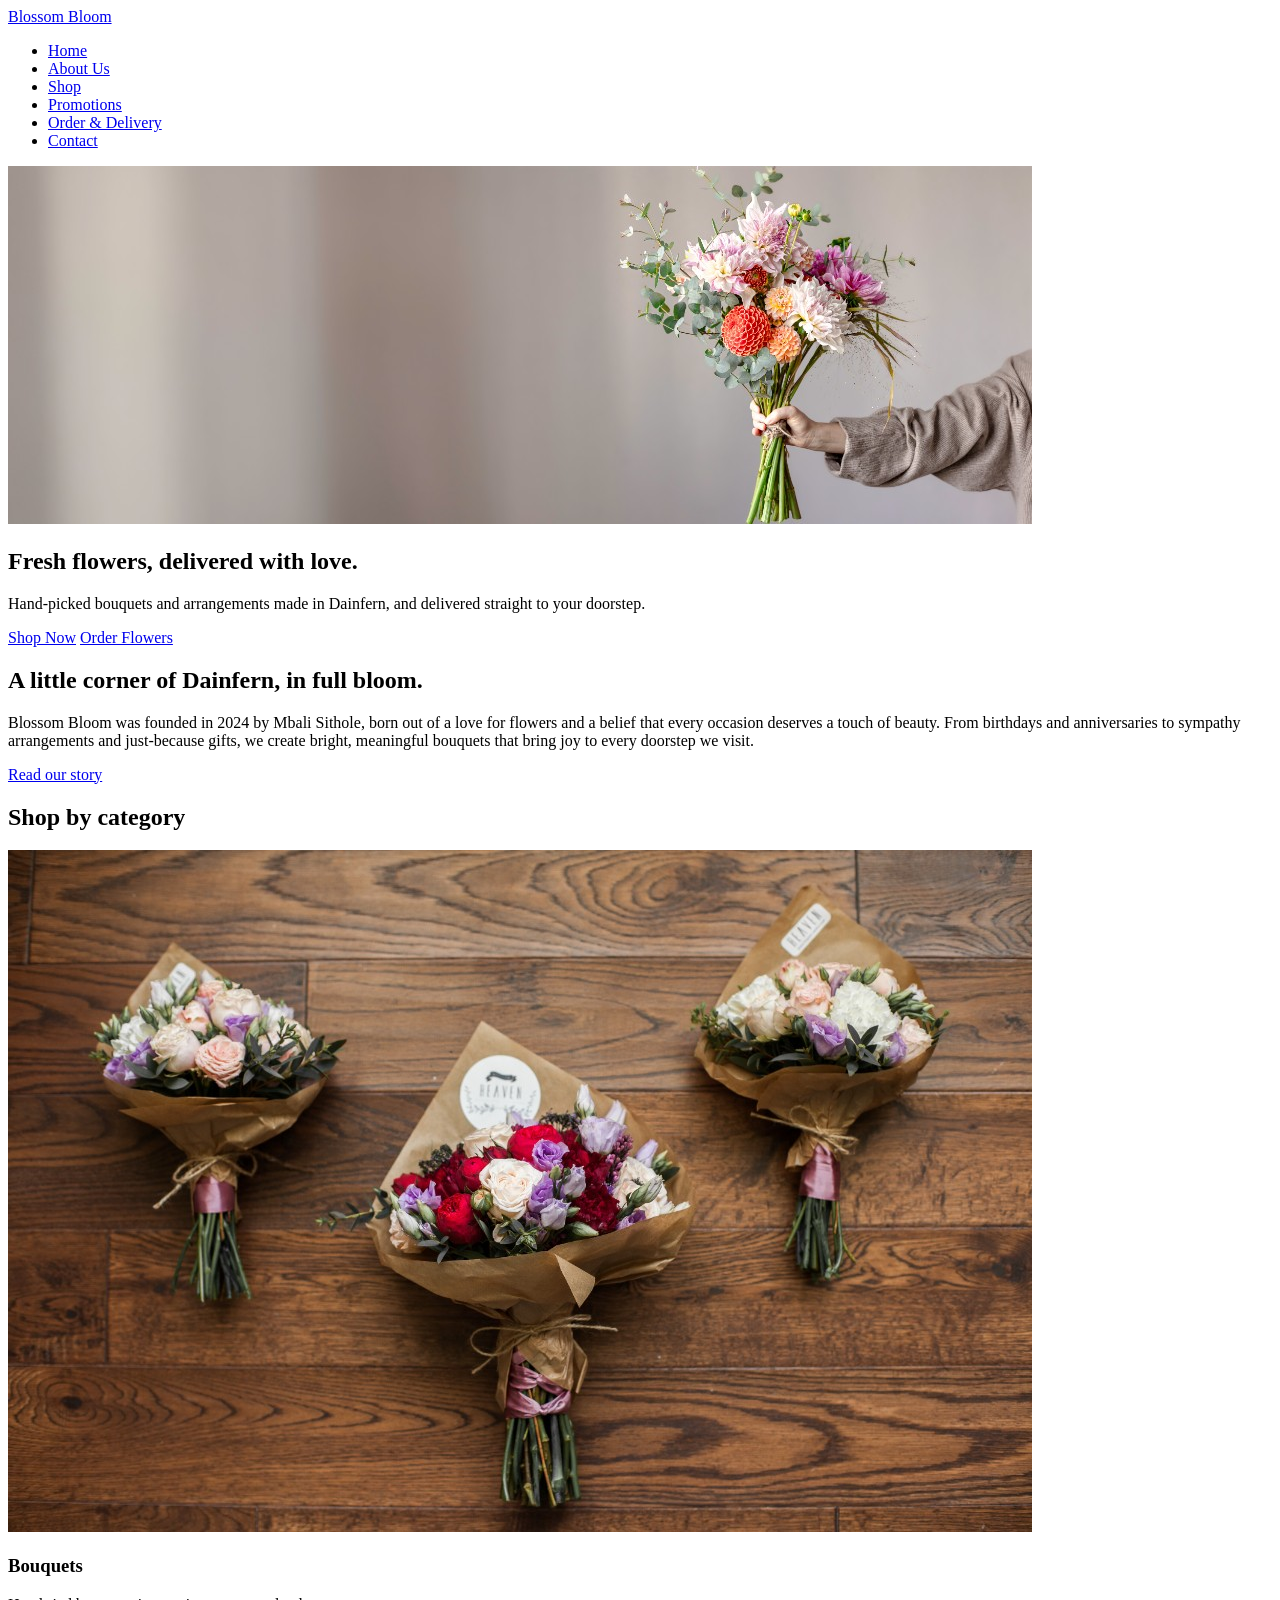
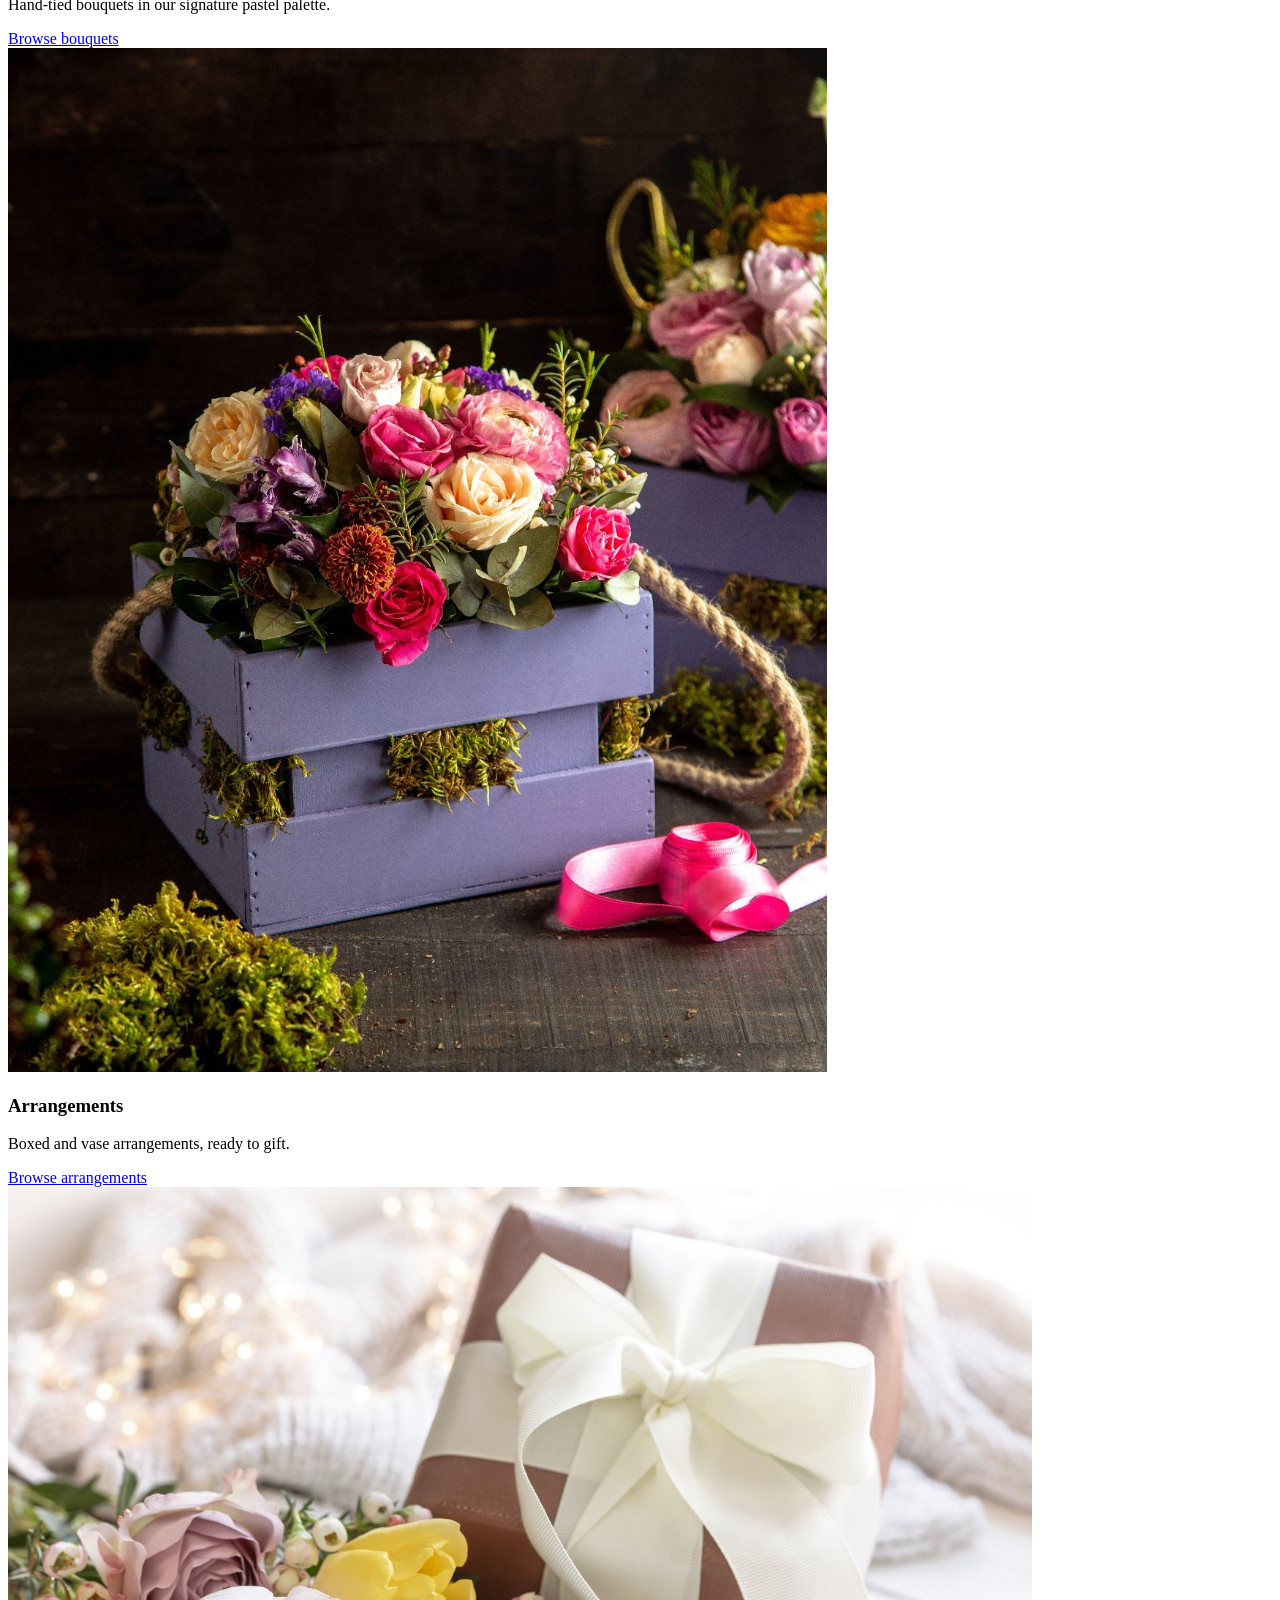
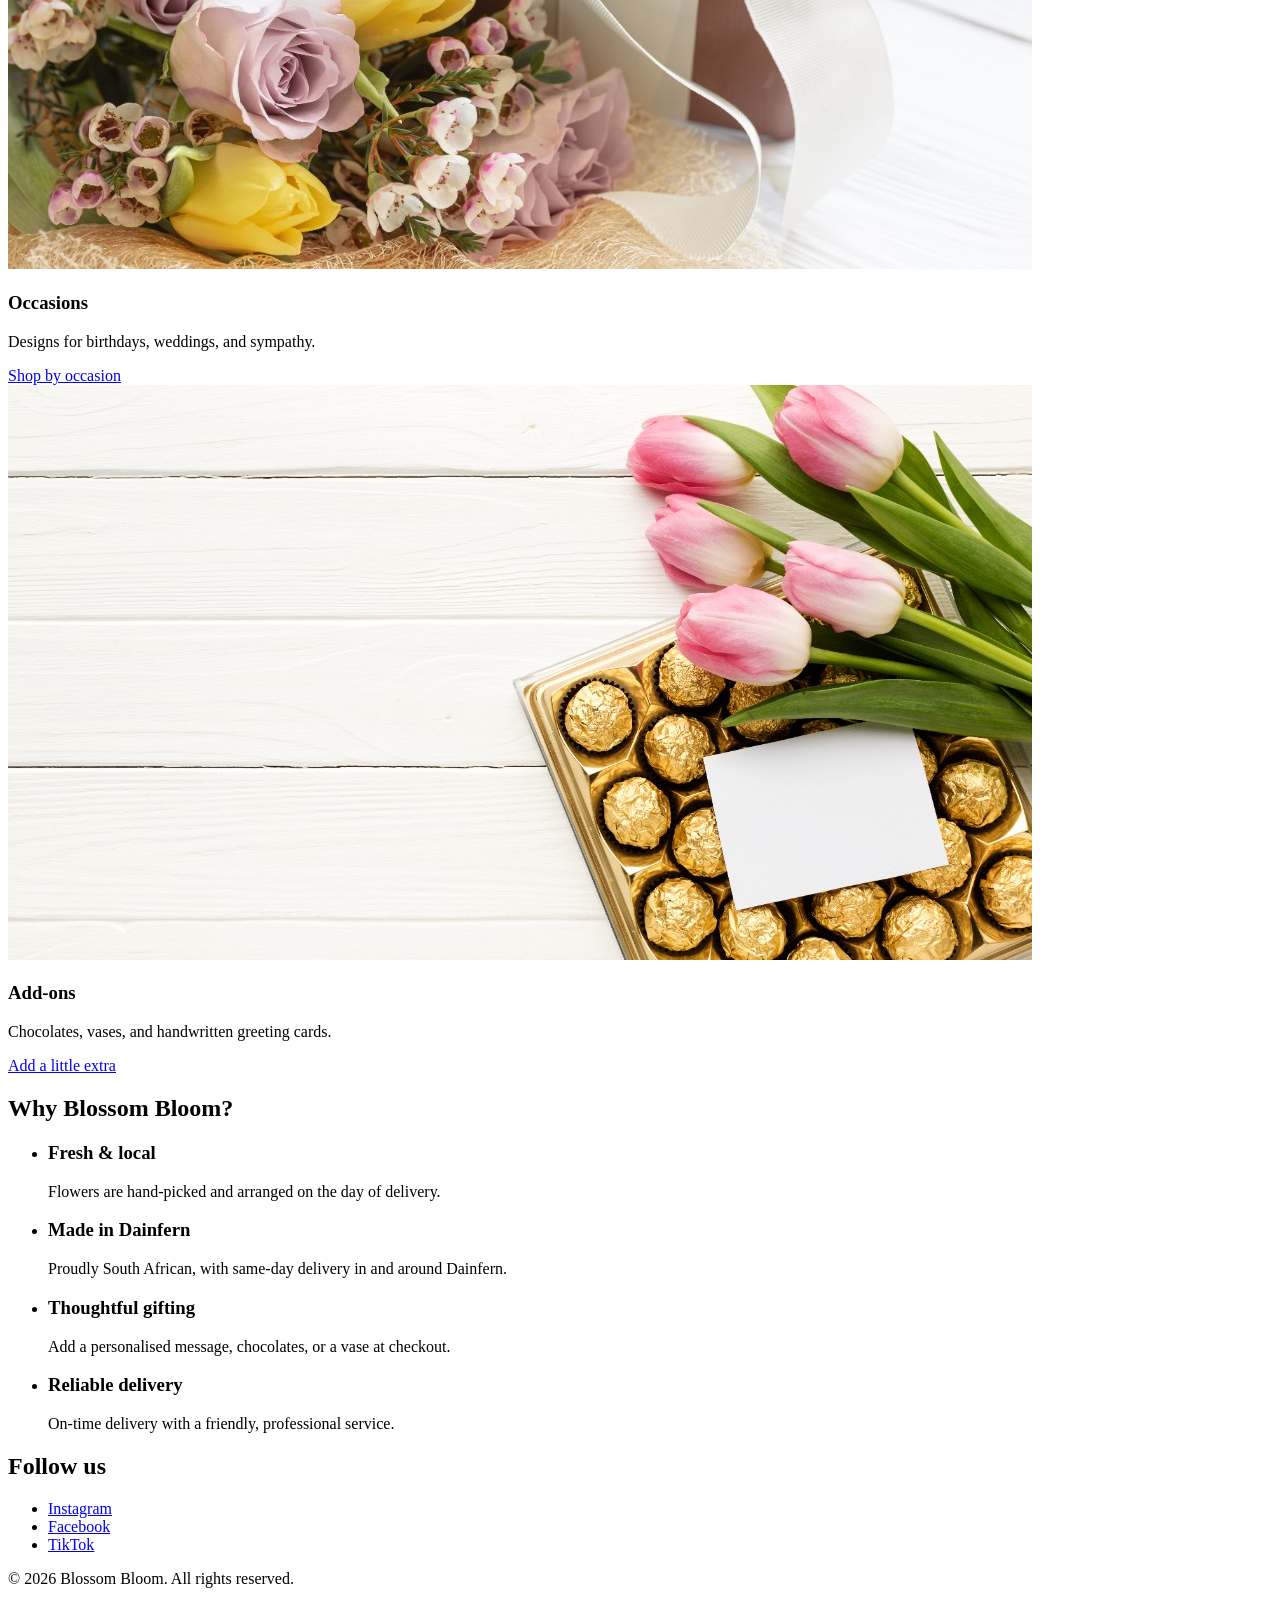
==== index.html @ 764f61f4 "Initial commit: Blossom Bloom website" ====
<!DOCTYPE html>
<html lang="en-ZA">
<head>
    <!-- Basic metadata for the Blossom Bloom homepage -->
    <meta charset="UTF-8">
    <meta http-equiv="X-UA-Compatible" content="IE=edge">
    <meta name="viewport" content="width=device-width, initial-scale=1.0">
    <meta name="description" content="Blossom Bloom is a Dainfern-based flower shop delivering fresh, hand-picked bouquets and arrangements straight to your doorstep.">
    <meta name="author" content="Sphiwe T Zwane (ST10534768)">
    <meta name="keywords" content="Blossom Bloom, flowers, florist, Dainfern, bouquets, flower delivery, South Africa">

    <title>Blossom Bloom | Fresh Flowers Delivered in Dainfern</title>

</head>

<body>

    <!-- Site header with brand name and main navigation -->
    <header>
        <div class="brand">
            <a href="index.html">Blossom Bloom</a>
        </div>

        <!-- Main navigation menu linking to all pages -->
        <nav aria-label="Main navigation">
            <ul>
                <li><a href="index.html" aria-current="page">Home</a></li>
                <li><a href="about.html">About Us</a></li>
                <li><a href="shop.html">Shop</a></li>
                <li><a href="promotions.html">Promotions</a></li>
                <li><a href="order.html">Order &amp; Delivery</a></li>
                <li><a href="contact.html">Contact</a></li>
            </ul>
        </nav>
    </header>

    <!-- Main content of the homepage -->
    <main>

        <!-- Hero section with a signature bouquet and calls to action -->
        <section class="hero" aria-label="Welcome to Blossom Bloom">
            <img src="images/hero-bouquet.png" alt="A hand holding a pastel bouquet of dahlias, chrysanthemums, and eucalyptus against a soft beige background">
            <div class="hero-text">
                <h1>Fresh flowers, delivered with love.</h1>
                <p>Hand-picked bouquets and arrangements made in Dainfern, and delivered straight to your doorstep.</p>
                <div class="hero-buttons">
                    <a href="shop.html" class="btn-primary">Shop Now</a>
                    <a href="order.html" class="btn-secondary">Order Flowers</a>
                </div>
            </div>
        </section>

        <!-- Short, warm introduction to the brand -->
        <section class="intro" aria-label="About Blossom Bloom">
            <h2>A little corner of Dainfern, in full bloom.</h2>
            <p>
                Blossom Bloom was founded in 2024 by Mbali Sithole, born out of a love for flowers and a belief
                that every occasion deserves a touch of beauty. From birthdays and anniversaries to sympathy
                arrangements and just-because gifts, we create bright, meaningful bouquets that bring joy to
                every doorstep we visit.
            </p>
            <a href="about.html" class="btn-link">Read our story</a>
        </section>

        <!-- Featured product categories so visitors can jump to the shop -->
        <section class="featured-categories" aria-label="Shop by category">
            <h2>Shop by category</h2>
            <div class="category-grid">

                <article class="category-card">
                    <img src="images/category-bouquets.png" alt="Three hand-tied bouquets wrapped in brown craft paper with ribbons, on a dark wooden floor">
                    <h3>Bouquets</h3>
                    <p>Hand-tied bouquets in our signature pastel palette.</p>
                    <a href="shop.html#bouquets">Browse bouquets</a>
                </article>

                <article class="category-card">
                    <img src="images/category-arrangements.png" alt="Mixed roses and blooms in a lavender wooden crate with rope handles, on a dark wooden surface">
                    <h3>Arrangements</h3>
                    <p>Boxed and vase arrangements, ready to gift.</p>
                    <a href="shop.html#arrangements">Browse arrangements</a>
                </article>

                <article class="category-card">
                    <img src="images/category-occasions.png" alt="Lavender roses and yellow tulips beside a bronze gift box tied with a cream ribbon, on a white wooden surface">
                    <h3>Occasions</h3>
                    <p>Designs for birthdays, weddings, and sympathy.</p>
                    <a href="shop.html#occasions">Shop by occasion</a>
                </article>

                <article class="category-card">
                    <img src="images/category-addons.png" alt="Pink tulips, a box of gold-wrapped chocolates, and a blank white card on white wooden boards">
                    <h3>Add-ons</h3>
                    <p>Chocolates, vases, and handwritten greeting cards.</p>
                    <a href="shop.html#addons">Add a little extra</a>
                </article>

            </div>
        </section>

        <!-- Why customers choose Blossom Bloom, a short trust section -->
        <section class="why-us" aria-label="Why Choose Blossom Bloom">
            <h2>Why Blossom Bloom?</h2>
            <ul class="why-list">
                <li>
                    <h3>Fresh &amp; local</h3>
                    <p>Flowers are hand-picked and arranged on the day of delivery.</p>
                </li>
                <li>
                    <h3>Made in Dainfern</h3>
                    <p>Proudly South African, with same-day delivery in and around Dainfern.</p>
                </li>
                <li>
                    <h3>Thoughtful gifting</h3>
                    <p>Add a personalised message, chocolates, or a vase at checkout.</p>
                </li>
                <li>
                    <h3>Reliable delivery</h3>
                    <p>On-time delivery with a friendly, professional service.</p>
                </li>
            </ul>
        </section>

    </main>

    <!-- Footer with social links and copyright -->
    <footer>
        <div class="footer-social">
            <h2>Follow us</h2>
            <ul>
                <li><a href="https://www.instagram.com/" target="_blank" rel="noopener noreferrer">Instagram</a></li>
                <li><a href="https://www.facebook.com/" target="_blank" rel="noopener noreferrer">Facebook</a></li>
                <li><a href="https://www.tiktok.com/" target="_blank" rel="noopener noreferrer">TikTok</a></li>
            </ul>
        </div>

        <div class="footer-bottom">
            <p>&copy; 2026 Blossom Bloom. All rights reserved.</p>
        </div>
    </footer>

</body>
</html>
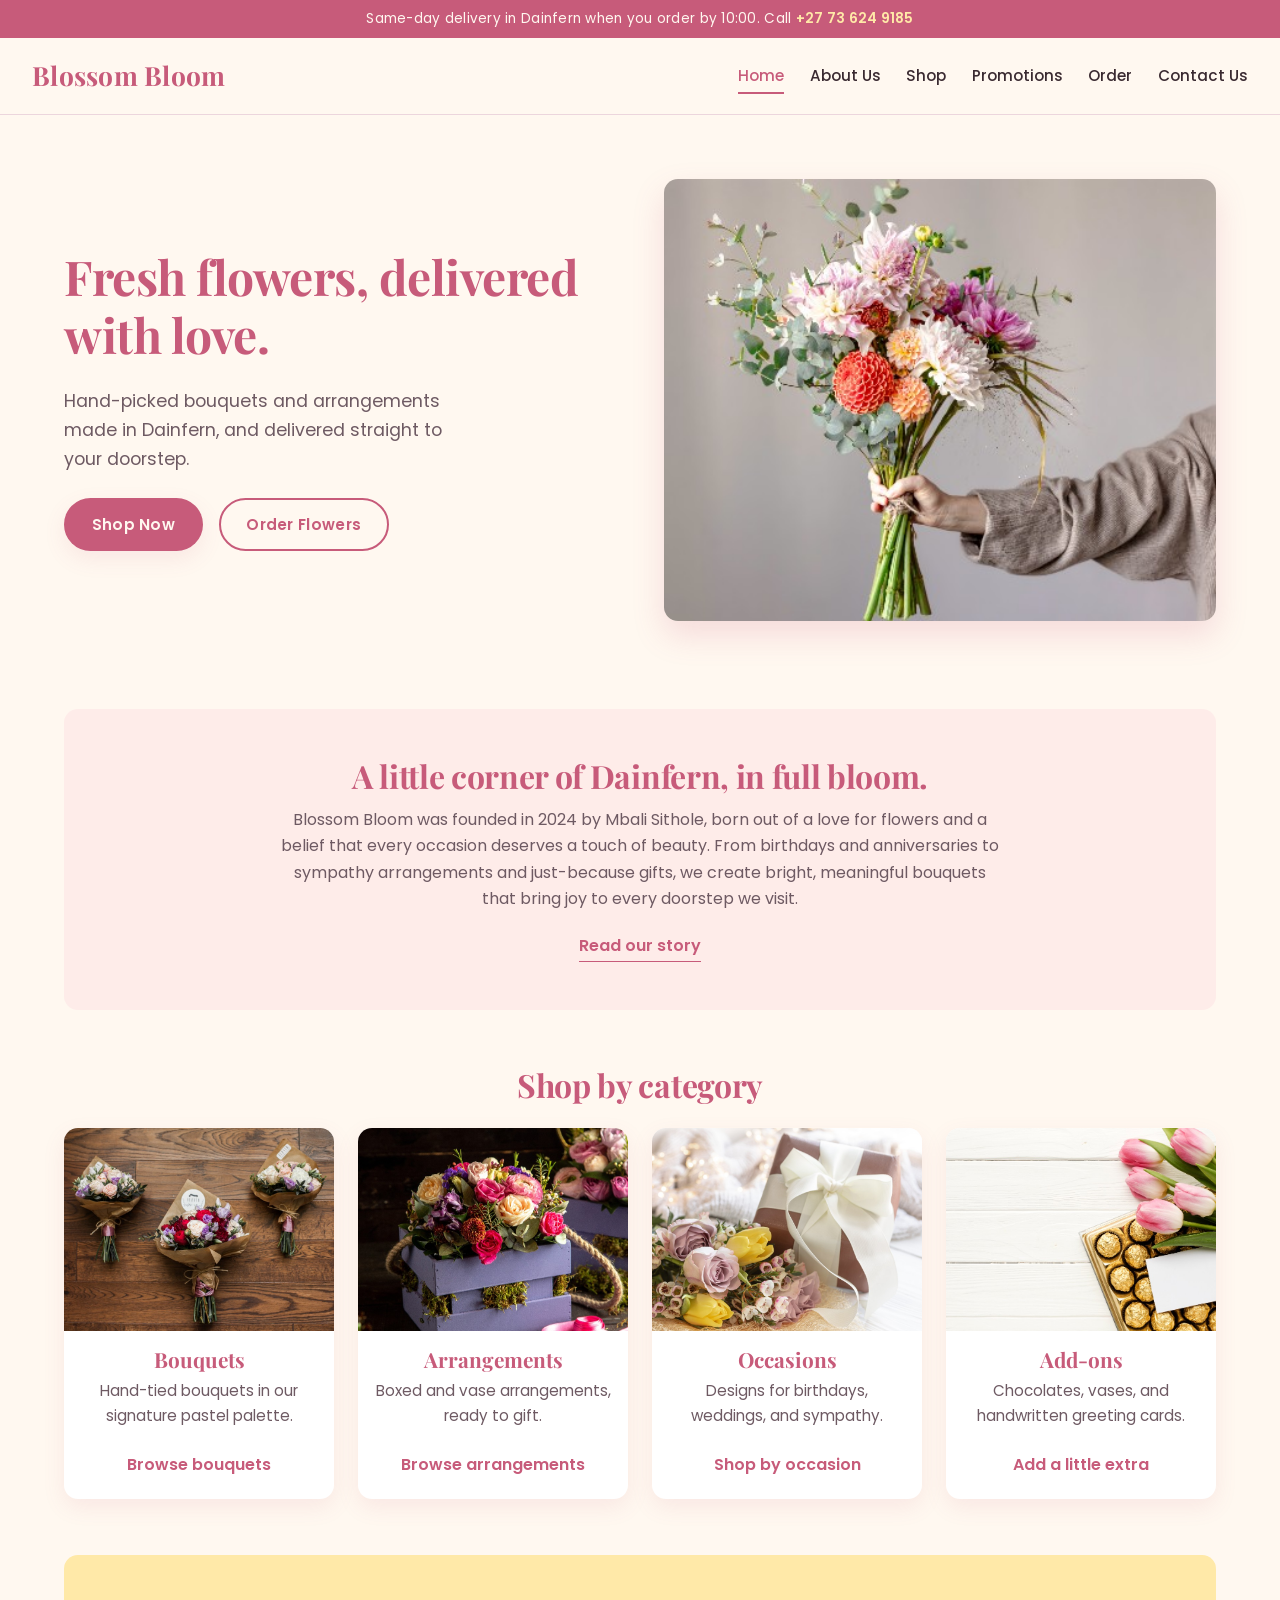
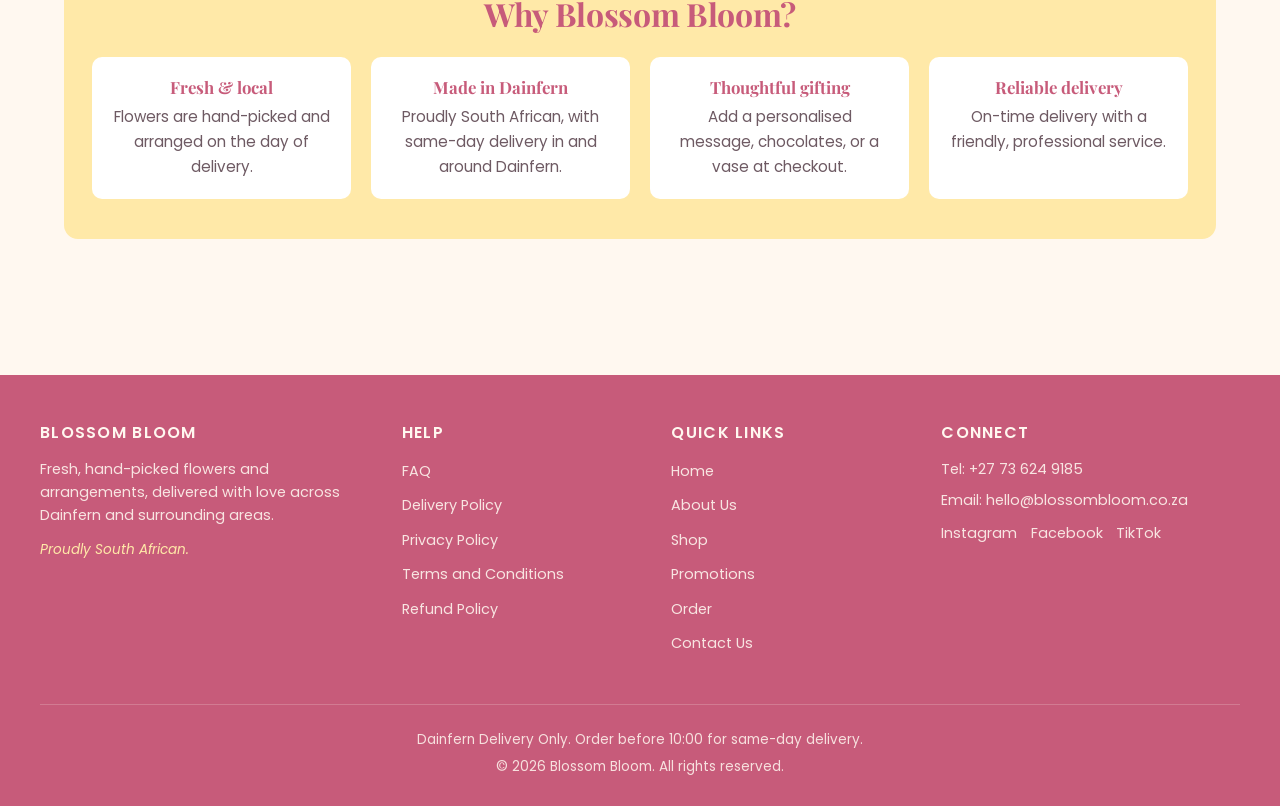
==== commit 95ffbccb: "Initial commit: Blossom Bloom Website" ====
--- a/index.html
+++ b/index.html
@@ -11,9 +11,21 @@
 
     <title>Blossom Bloom | Fresh Flowers Delivered in Dainfern</title>
 
+    <!-- Google Fonts for headings and body text -->
+    <link rel="preconnect" href="https://fonts.googleapis.com">
+    <link rel="preconnect" href="https://fonts.gstatic.com" crossorigin>
+    <link href="https://fonts.googleapis.com/css2?family=Playfair+Display:wght@600;700&family=Poppins:wght@400;500;600;700&display=swap" rel="stylesheet">
+
+    <!-- External stylesheet for the whole site -->
+    <link rel="stylesheet" href="css/style.css">
 </head>
 
-<body>
+<body class="page-home">
+
+    <!-- Slim announcement bar with delivery info and phone -->
+    <div class="top-bar">
+        <p>Same-day delivery in Dainfern when you order by 10:00. Call <a href="tel:+27736249185">+27 73 624 9185</a></p>
+    </div>
 
     <!-- Site header with brand name and main navigation -->
     <header>
@@ -28,8 +40,8 @@
                 <li><a href="about.html">About Us</a></li>
                 <li><a href="shop.html">Shop</a></li>
                 <li><a href="promotions.html">Promotions</a></li>
-                <li><a href="order.html">Order &amp; Delivery</a></li>
-                <li><a href="contact.html">Contact</a></li>
+                <li><a href="order.html">Order</a></li>
+                <li><a href="contact.html">Contact Us</a></li>
             </ul>
         </nav>
     </header>
@@ -39,7 +51,6 @@
 
         <!-- Hero section with a signature bouquet and calls to action -->
         <section class="hero" aria-label="Welcome to Blossom Bloom">
-            <img src="images/hero-bouquet.png" alt="A hand holding a pastel bouquet of dahlias, chrysanthemums, and eucalyptus against a soft beige background">
             <div class="hero-text">
                 <h1>Fresh flowers, delivered with love.</h1>
                 <p>Hand-picked bouquets and arrangements made in Dainfern, and delivered straight to your doorstep.</p>
@@ -48,6 +59,7 @@
                     <a href="order.html" class="btn-secondary">Order Flowers</a>
                 </div>
             </div>
+            <img src="images/hero-bouquet.png" alt="A hand holding a pastel bouquet of dahlias, chrysanthemums, and eucalyptus against a soft beige background">
         </section>
 
         <!-- Short, warm introduction to the brand -->
@@ -123,18 +135,54 @@
 
     </main>
 
-    <!-- Footer with social links and copyright -->
+    <!-- Site footer with brand, link columns, and contact details -->
     <footer>
-        <div class="footer-social">
-            <h2>Follow us</h2>
-            <ul>
-                <li><a href="https://www.instagram.com/" target="_blank" rel="noopener noreferrer">Instagram</a></li>
-                <li><a href="https://www.facebook.com/" target="_blank" rel="noopener noreferrer">Facebook</a></li>
-                <li><a href="https://www.tiktok.com/" target="_blank" rel="noopener noreferrer">TikTok</a></li>
-            </ul>
+        <div class="footer-grid">
+
+            <div class="footer-col footer-about">
+                <h3 class="footer-brand">Blossom Bloom</h3>
+                <p>Fresh, hand-picked flowers and arrangements, delivered with love across Dainfern and surrounding areas.</p>
+                <p class="footer-tagline">Proudly South African.</p>
+            </div>
+
+            <div class="footer-col">
+                <h3>Help</h3>
+                <ul>
+                    <li><a href="contact.html">FAQ</a></li>
+                    <li><a href="order.html">Delivery Policy</a></li>
+                    <li><a href="contact.html">Privacy Policy</a></li>
+                    <li><a href="contact.html">Terms and Conditions</a></li>
+                    <li><a href="contact.html">Refund Policy</a></li>
+                </ul>
+            </div>
+
+            <div class="footer-col">
+                <h3>Quick Links</h3>
+                <ul>
+                    <li><a href="index.html">Home</a></li>
+                    <li><a href="about.html">About Us</a></li>
+                    <li><a href="shop.html">Shop</a></li>
+                    <li><a href="promotions.html">Promotions</a></li>
+                    <li><a href="order.html">Order</a></li>
+                    <li><a href="contact.html">Contact Us</a></li>
+                </ul>
+            </div>
+
+            <div class="footer-col">
+                <h3>Connect</h3>
+                <p>Tel: <a href="tel:+27736249185">+27 73 624 9185</a></p>
+                <p>Email: <a href="mailto:hello@blossombloom.co.za">hello@blossombloom.co.za</a></p>
+                <ul class="footer-socials">
+                    <li><a href="https://www.instagram.com/" target="_blank" rel="noopener noreferrer">Instagram</a></li>
+                    <li><a href="https://www.facebook.com/" target="_blank" rel="noopener noreferrer">Facebook</a></li>
+                    <li><a href="https://www.tiktok.com/" target="_blank" rel="noopener noreferrer">TikTok</a></li>
+                </ul>
+            </div>
+
         </div>
 
         <div class="footer-bottom">
+            <p>Dainfern Delivery Only. Order before 10:00 for same-day delivery.</p>
             <p>&copy; 2026 Blossom Bloom. All rights reserved.</p>
         </div>
     </footer>
--- a/css/style.css
+++ b/css/style.css
@@ -0,0 +1,1443 @@
+/* Blossom Bloom main stylesheet */
+/* WEDE5020 Part 2, styling and responsive design */
+/* Author: Sphiwe T Zwane (ST10534768) */
+
+/* Brand palette and shared values */
+:root {
+    --blossom-pink: #F4A6C0;
+    --soft-yellow: #FFE9A8;
+    --pastel-lavender: #D8C8F0;
+    --creamy-ivory: #FFF8F0;
+    --deep-rose: #C75B7A;
+    --deep-rose-dark: #a64864;
+    --ink: #3a2a31;
+    --muted: #6e5a63;
+    --line: #ecd6dd;
+    --shadow: 0 8px 22px rgba(199, 91, 122, 0.10);
+    --shadow-lift: 0 14px 32px rgba(199, 91, 122, 0.18);
+    --radius: 14px;
+    --radius-sm: 10px;
+}
+
+/* Reset for consistent rendering across browsers */
+*,
+*::before,
+*::after {
+    box-sizing: border-box;
+    margin: 0;
+    padding: 0;
+}
+
+html {
+    scroll-behavior: smooth;
+}
+
+body {
+    font-family: 'Poppins', 'Lato', Arial, sans-serif;
+    font-size: 1rem;
+    line-height: 1.65;
+    color: var(--ink);
+    background-color: var(--creamy-ivory);
+    -webkit-font-smoothing: antialiased;
+    overflow-x: hidden;
+}
+
+/* Heading hierarchy uses Playfair Display */
+h1,
+h2,
+h3,
+h4 {
+    font-family: 'Playfair Display', Georgia, serif;
+    font-weight: 700;
+    line-height: 1.2;
+    color: var(--deep-rose);
+    letter-spacing: -0.01em;
+}
+
+h1 {
+    font-size: 2.75rem;
+    margin-bottom: 0.5em;
+}
+
+h2 {
+    font-size: 2rem;
+    margin-bottom: 0.6em;
+}
+
+h3 {
+    font-size: 1.3rem;
+    margin-bottom: 0.4em;
+    letter-spacing: 0;
+}
+
+h4 {
+    font-size: 1.1rem;
+    margin-bottom: 0.4em;
+}
+
+p {
+    margin-bottom: 1rem;
+}
+
+ul,
+ol {
+    margin-bottom: 1rem;
+    padding-left: 1.2rem;
+}
+
+li {
+    margin-bottom: 0.25rem;
+}
+
+a {
+    color: var(--deep-rose);
+    text-decoration: none;
+    transition: color 0.2s ease;
+}
+
+a:hover,
+a:focus {
+    color: var(--deep-rose-dark);
+    text-decoration: underline;
+}
+
+a:focus-visible {
+    outline: 2px solid var(--deep-rose);
+    outline-offset: 3px;
+    border-radius: 4px;
+}
+
+img {
+    max-width: 100%;
+    height: auto;
+    display: block;
+    object-fit: cover;
+}
+
+/* Slim announcement bar above the main header */
+.top-bar {
+    background-color: var(--deep-rose);
+    color: var(--creamy-ivory);
+    text-align: center;
+    padding: 0.5rem 1rem;
+    font-size: 0.85rem;
+    letter-spacing: 0.02em;
+}
+
+.top-bar p {
+    margin: 0;
+}
+
+.top-bar a {
+    color: var(--soft-yellow);
+    font-weight: 600;
+}
+
+.top-bar a:hover,
+.top-bar a:focus {
+    color: #fff;
+    text-decoration: underline;
+}
+
+/* Sticky site header with brand and navigation */
+header {
+    position: sticky;
+    top: 0;
+    z-index: 100;
+    background-color: rgba(255, 248, 240, 0.95);
+    backdrop-filter: blur(8px);
+    -webkit-backdrop-filter: blur(8px);
+    border-bottom: 1px solid var(--line);
+    display: flex;
+    flex-wrap: wrap;
+    align-items: center;
+    justify-content: space-between;
+    padding: 1rem 2rem;
+    gap: 1rem;
+}
+
+header .brand a {
+    font-family: 'Playfair Display', Georgia, serif;
+    font-size: 1.65rem;
+    font-weight: 700;
+    color: var(--deep-rose);
+    letter-spacing: 0.01em;
+}
+
+header .brand a:hover,
+header .brand a:focus {
+    color: var(--deep-rose-dark);
+    text-decoration: none;
+}
+
+header nav ul {
+    display: flex;
+    flex-wrap: wrap;
+    gap: 1.6rem;
+    list-style: none;
+    margin: 0;
+    padding: 0;
+}
+
+header nav li {
+    margin: 0;
+}
+
+header nav a {
+    font-size: 0.95rem;
+    font-weight: 500;
+    color: var(--ink);
+    padding: 0.4rem 0;
+    border-bottom: 2px solid transparent;
+    transition: color 0.2s ease, border-color 0.2s ease;
+}
+
+header nav a:hover,
+header nav a:focus {
+    color: var(--deep-rose);
+    border-bottom-color: var(--blossom-pink);
+    text-decoration: none;
+}
+
+header nav a:active {
+    color: var(--deep-rose-dark);
+}
+
+header nav a[aria-current="page"] {
+    color: var(--deep-rose);
+    border-bottom-color: var(--deep-rose);
+}
+
+/* Main content wrapper */
+main {
+    max-width: 1200px;
+    margin: 0 auto;
+    padding: 2.5rem 1.5rem 1rem;
+}
+
+main > section {
+    margin-bottom: 3.5rem;
+}
+
+/* Shared page heading area */
+.page-intro {
+    text-align: center;
+    padding: 1.5rem 0 0.5rem;
+}
+
+.page-intro h1 {
+    margin-bottom: 0.5rem;
+}
+
+.page-intro > p {
+    font-size: 1.1rem;
+    color: var(--muted);
+    max-width: 720px;
+    margin: 0 auto 1rem;
+}
+
+/* Buttons and call to action links */
+.btn-primary,
+.btn-secondary,
+button[type="submit"] {
+    display: inline-block;
+    padding: 0.75rem 1.6rem;
+    font-family: inherit;
+    font-size: 0.95rem;
+    font-weight: 600;
+    letter-spacing: 0.02em;
+    border: 2px solid transparent;
+    border-radius: 999px;
+    cursor: pointer;
+    text-align: center;
+    transition: background-color 0.2s ease, color 0.2s ease,
+        transform 0.15s ease, box-shadow 0.2s ease;
+}
+
+.btn-primary,
+button[type="submit"] {
+    background-color: var(--deep-rose);
+    color: var(--creamy-ivory);
+    box-shadow: var(--shadow);
+}
+
+.btn-primary:hover,
+.btn-primary:focus,
+button[type="submit"]:hover,
+button[type="submit"]:focus {
+    background-color: var(--deep-rose-dark);
+    color: var(--creamy-ivory);
+    transform: translateY(-1px);
+    box-shadow: var(--shadow-lift);
+    text-decoration: none;
+}
+
+.btn-primary:active,
+button[type="submit"]:active {
+    transform: translateY(0);
+    box-shadow: var(--shadow);
+}
+
+.btn-secondary {
+    background-color: transparent;
+    color: var(--deep-rose);
+    border-color: var(--deep-rose);
+}
+
+.btn-secondary:hover,
+.btn-secondary:focus {
+    background-color: var(--deep-rose);
+    color: var(--creamy-ivory);
+    text-decoration: none;
+}
+
+.btn-link {
+    color: var(--deep-rose);
+    font-weight: 600;
+    border-bottom: 1px solid var(--deep-rose);
+    padding-bottom: 2px;
+    display: inline-block;
+}
+
+.btn-link:hover,
+.btn-link:focus {
+    color: var(--deep-rose-dark);
+    border-bottom-color: var(--deep-rose-dark);
+    text-decoration: none;
+}
+
+/* Homepage hero, two columns of text and signature bouquet */
+.hero {
+    display: grid;
+    grid-template-columns: 1fr 1fr;
+    gap: 3rem;
+    align-items: center;
+    padding: 1.5rem 0 2rem;
+}
+
+.hero-text {
+    grid-column: 1;
+    grid-row: 1;
+}
+
+.hero-text h1 {
+    font-size: 3rem;
+}
+
+.hero-text p {
+    font-size: 1.1rem;
+    color: var(--muted);
+    margin-bottom: 1.5rem;
+    max-width: 36ch;
+}
+
+.hero-buttons {
+    display: flex;
+    flex-wrap: wrap;
+    gap: 1rem;
+}
+
+.hero img {
+    grid-column: 2;
+    grid-row: 1;
+    width: 100%;
+    min-height: 400px;
+    aspect-ratio: 5 / 4;
+    object-fit: cover;
+    object-position: right center;
+    background-color: var(--creamy-ivory);
+    border-radius: var(--radius);
+    box-shadow: var(--shadow-lift);
+}
+
+/* Soft brand introduction block */
+.intro {
+    text-align: center;
+    background-color: rgba(244, 166, 192, 0.14);
+    padding: 3rem 1.5rem;
+    border-radius: var(--radius);
+}
+
+.intro h2 {
+    margin-bottom: 0.75rem;
+}
+
+.intro p {
+    max-width: 720px;
+    margin: 0 auto 1.25rem;
+    color: var(--muted);
+}
+
+/* Featured product categories grid on homepage */
+.featured-categories h2 {
+    text-align: center;
+    margin-bottom: 1.5rem;
+}
+
+.category-grid {
+    display: grid;
+    grid-template-columns: repeat(4, 1fr);
+    gap: 1.5rem;
+}
+
+.category-card {
+    background-color: #fff;
+    border-radius: var(--radius);
+    overflow: hidden;
+    box-shadow: var(--shadow);
+    text-align: center;
+    padding-bottom: 1.25rem;
+    display: flex;
+    flex-direction: column;
+    transition: transform 0.2s ease, box-shadow 0.2s ease;
+}
+
+.category-card:hover {
+    transform: translateY(-4px);
+    box-shadow: var(--shadow-lift);
+}
+
+.category-card img {
+    width: 100%;
+    aspect-ratio: 4 / 3;
+    object-fit: cover;
+}
+
+.category-card h3 {
+    margin: 1rem 1rem 0.4rem;
+}
+
+.category-card p {
+    color: var(--muted);
+    padding: 0 1rem;
+    font-size: 0.95rem;
+    flex-grow: 1;
+}
+
+.category-card a {
+    margin-top: 0.5rem;
+    font-weight: 600;
+}
+
+/* Why Blossom Bloom trust section */
+.why-us {
+    background-color: var(--soft-yellow);
+    padding: 2.5rem 1.75rem;
+    border-radius: var(--radius);
+}
+
+.why-us h2 {
+    text-align: center;
+    margin-bottom: 1.5rem;
+}
+
+.why-list {
+    display: grid;
+    grid-template-columns: repeat(4, 1fr);
+    gap: 1.25rem;
+    list-style: none;
+    padding: 0;
+    margin: 0;
+}
+
+.why-list li {
+    background: #fff;
+    padding: 1.25rem;
+    border-radius: var(--radius-sm);
+    text-align: center;
+    margin: 0;
+}
+
+.why-list h3 {
+    font-size: 1.05rem;
+    margin-bottom: 0.4rem;
+}
+
+.why-list p {
+    color: var(--muted);
+    font-size: 0.95rem;
+    margin: 0;
+}
+
+/* About page founding story, image left and text right */
+.founding-story {
+    display: grid;
+    grid-template-columns: 1fr 1.2fr;
+    gap: 3rem;
+    align-items: center;
+}
+
+.founding-story .story-image {
+    grid-column: 1;
+    grid-row: 1;
+}
+
+.founding-story .story-text {
+    grid-column: 2;
+    grid-row: 1;
+}
+
+.story-image img {
+    width: 100%;
+    max-width: 420px;
+    margin: 0 auto;
+    aspect-ratio: 4 / 5;
+    border-radius: var(--radius);
+    box-shadow: var(--shadow-lift);
+}
+
+.story-text h2 {
+    margin-bottom: 0.75rem;
+}
+
+/* Founder introduction block */
+.founder-intro {
+    text-align: center;
+    background-color: var(--blossom-pink);
+    padding: 2.5rem 1.5rem;
+    border-radius: var(--radius);
+}
+
+.founder-intro p {
+    max-width: 720px;
+    margin: 0 auto;
+    color: var(--muted);
+}
+
+/* Vision and mission, two equal columns */
+.vision-mission {
+    display: grid;
+    grid-template-columns: 1fr 1fr;
+    gap: 1.75rem;
+}
+
+.vision,
+.mission {
+    padding: 2rem 1.75rem;
+    border-radius: var(--radius);
+    background-color: var(--blossom-pink);
+}
+
+.vision ul,
+.mission ul {
+    padding-left: 1.2rem;
+}
+
+.vision li,
+.mission li {
+    margin-bottom: 0.5rem;
+}
+
+/* Closing call to action block on the about page */
+.cta {
+    text-align: center;
+    background-color: var(--blossom-pink);
+    padding: 3rem 1.5rem;
+    border-radius: var(--radius);
+}
+
+.cta h2 {
+    color: var(--deep-rose);
+}
+
+.cta p {
+    margin-bottom: 1.5rem;
+    color: var(--ink);
+}
+
+/* Shop page category tab bar */
+.category-nav {
+    margin: 0.5rem auto 2.5rem;
+    max-width: 720px;
+}
+
+.category-nav ul {
+    display: flex;
+    flex-wrap: wrap;
+    justify-content: center;
+    gap: 0.5rem;
+    list-style: none;
+    padding: 0.6rem;
+    background: #fff;
+    border-radius: 999px;
+    box-shadow: var(--shadow);
+    margin: 0;
+}
+
+.category-nav li {
+    margin: 0;
+}
+
+.category-nav a {
+    padding: 0.55rem 1.25rem;
+    border-radius: 999px;
+    font-weight: 600;
+    color: var(--ink);
+    transition: background-color 0.2s ease, color 0.2s ease;
+}
+
+.category-nav a:hover,
+.category-nav a:focus {
+    background-color: var(--blossom-pink);
+    color: var(--deep-rose-dark);
+    text-decoration: none;
+}
+
+.category-nav a:active {
+    background-color: var(--deep-rose);
+    color: var(--creamy-ivory);
+}
+
+/* Shop product grid, three columns of cards */
+.product-category {
+    scroll-margin-top: 110px;
+}
+
+.product-category h2 {
+    margin-bottom: 0.4rem;
+}
+
+.category-intro {
+    color: var(--muted);
+    margin-bottom: 1.5rem;
+}
+
+.product-grid {
+    display: grid;
+    grid-template-columns: repeat(3, 1fr);
+    gap: 1.75rem;
+}
+
+.product-card {
+    background: #fff;
+    border-radius: var(--radius);
+    overflow: hidden;
+    box-shadow: var(--shadow);
+    display: flex;
+    flex-direction: column;
+    transition: transform 0.2s ease, box-shadow 0.2s ease;
+}
+
+.product-card:hover {
+    transform: translateY(-4px);
+    box-shadow: var(--shadow-lift);
+}
+
+.product-card img {
+    width: 100%;
+    aspect-ratio: 1 / 1;
+    object-fit: cover;
+    transition: transform 0.4s ease;
+}
+
+.product-card:hover img {
+    transform: scale(1.05);
+}
+
+.product-card h3 {
+    text-align: center;
+    margin: 1.1rem 1.25rem 0.4rem;
+    font-size: 1.15rem;
+}
+
+.product-card .description {
+    text-align: center;
+    color: var(--muted);
+    margin: 0 1.25rem 0.75rem;
+    font-size: 0.9rem;
+    flex-grow: 1;
+}
+
+.product-card .size {
+    text-align: center;
+    margin: 0 1.25rem 0.4rem;
+    color: var(--muted);
+    font-size: 0.8rem;
+    letter-spacing: 0.03em;
+    text-transform: uppercase;
+}
+
+.product-card .price {
+    text-align: center;
+    margin: 0 1.25rem 1rem;
+    font-weight: 700;
+    color: var(--deep-rose);
+    font-size: 1.1rem;
+}
+
+.product-card .btn-primary {
+    margin: 0 1.25rem 1.25rem;
+    align-self: center;
+}
+
+/* Promotions featured banner */
+.featured-promotion {
+    display: grid;
+    grid-template-columns: 1fr 1fr;
+    gap: 2.5rem;
+    align-items: center;
+    background-color: var(--blossom-pink);
+    padding: 2.5rem;
+    border-radius: var(--radius);
+}
+
+.featured-promotion .promotion-image img {
+    width: 100%;
+    aspect-ratio: 4 / 3;
+    border-radius: var(--radius);
+    box-shadow: var(--shadow-lift);
+}
+
+.featured-promotion .promotion-text h2 {
+    margin-bottom: 0.75rem;
+}
+
+.featured-promotion .highlight {
+    background-color: var(--soft-yellow);
+    color: var(--deep-rose-dark);
+    display: inline-block;
+    padding: 0.4rem 1rem;
+    border-radius: 999px;
+    font-weight: 600;
+    margin-bottom: 1rem;
+}
+
+/* Promotions cards in a two column grid */
+.current-promotions h2 {
+    text-align: center;
+    margin-bottom: 1.5rem;
+}
+
+.promotion-grid {
+    display: grid;
+    grid-template-columns: 1fr 1fr;
+    gap: 1.75rem;
+}
+
+.promotion-card {
+    background: #fff;
+    border-radius: var(--radius);
+    overflow: hidden;
+    box-shadow: var(--shadow);
+    display: flex;
+    flex-direction: column;
+    transition: transform 0.2s ease, box-shadow 0.2s ease;
+}
+
+.promotion-card:hover {
+    transform: translateY(-4px);
+    box-shadow: var(--shadow-lift);
+}
+
+.promotion-card img {
+    width: 100%;
+    aspect-ratio: 4 / 3;
+    object-fit: cover;
+}
+
+.promotion-card h3 {
+    margin: 1rem 1.25rem 0.4rem;
+}
+
+.promotion-card p {
+    margin: 0 1.25rem 0.75rem;
+    color: var(--muted);
+}
+
+.promotion-card .promo-code {
+    background-color: rgba(255, 233, 168, 0.55);
+    color: var(--deep-rose-dark);
+    padding: 0.4rem 0.85rem;
+    border-radius: 8px;
+    font-size: 0.9rem;
+    margin: 0 1.25rem 1rem;
+    align-self: flex-start;
+}
+
+.promotion-card a:not(.promo-code) {
+    margin: auto 1.25rem 1.25rem;
+    font-weight: 600;
+    align-self: flex-start;
+}
+
+/* Sign-up bar for exclusive deals */
+.signup {
+    background-color: var(--blossom-pink);
+    padding: 2.5rem 1.75rem;
+    border-radius: var(--radius);
+    text-align: center;
+}
+
+.signup h2 {
+    color: var(--deep-rose);
+}
+
+.signup > p {
+    margin: 0 auto 1.5rem;
+    max-width: 620px;
+}
+
+.signup-form {
+    display: grid;
+    grid-template-columns: 1fr 1fr;
+    gap: 1rem 1.25rem;
+    max-width: 800px;
+    margin: 0 auto;
+}
+
+.signup-form .form-row {
+    text-align: left;
+    margin-bottom: 0;
+}
+
+.signup-form .checkbox-row,
+.signup-form button[type="submit"] {
+    grid-column: 1 / -1;
+}
+
+.signup-form button[type="submit"] {
+    justify-self: center;
+    min-width: 200px;
+}
+
+/* Form rows shared across pages */
+.form-row {
+    margin-bottom: 1rem;
+    display: flex;
+    flex-direction: column;
+}
+
+.form-row label {
+    margin-bottom: 0.4rem;
+    font-weight: 600;
+    font-size: 0.95rem;
+}
+
+input[type="text"],
+input[type="email"],
+input[type="tel"],
+input[type="date"],
+input[type="number"],
+textarea,
+select {
+    width: 100%;
+    padding: 0.7rem 0.9rem;
+    font-family: inherit;
+    font-size: 1rem;
+    border: 1px solid var(--line);
+    border-radius: var(--radius-sm);
+    background: #fff;
+    color: var(--ink);
+    transition: border-color 0.2s ease, box-shadow 0.2s ease;
+}
+
+textarea {
+    resize: vertical;
+    min-height: 120px;
+}
+
+input:focus,
+textarea:focus,
+select:focus {
+    outline: none;
+    border-color: var(--deep-rose);
+    box-shadow: 0 0 0 3px rgba(199, 91, 122, 0.18);
+}
+
+.checkbox-row {
+    flex-direction: row;
+    align-items: center;
+    gap: 0.5rem;
+}
+
+.checkbox-row label {
+    margin: 0;
+    font-weight: 400;
+    font-size: 0.9rem;
+}
+
+input[type="checkbox"],
+input[type="radio"] {
+    width: auto;
+    accent-color: var(--deep-rose);
+}
+
+/* Order page cart and checkout panels */
+.cart-summary,
+.checkout {
+    background: #fff;
+    padding: 2rem 1.75rem;
+    border-radius: var(--radius);
+    box-shadow: var(--shadow);
+}
+
+.cart-summary h2,
+.checkout h2 {
+    margin-bottom: 1rem;
+}
+
+.cart-table {
+    width: 100%;
+    border-collapse: collapse;
+    margin-bottom: 1rem;
+}
+
+.cart-table th,
+.cart-table td {
+    padding: 0.6rem 0.5rem;
+    text-align: left;
+    border-bottom: 1px solid var(--line);
+    font-size: 0.95rem;
+}
+
+.cart-table thead th {
+    color: var(--deep-rose);
+    font-size: 0.85rem;
+    text-transform: uppercase;
+    letter-spacing: 0.05em;
+}
+
+.cart-table tfoot th {
+    text-align: right;
+    color: var(--ink);
+    font-weight: 600;
+}
+
+.cart-table tfoot td {
+    text-align: right;
+    font-weight: 600;
+}
+
+.cart-note {
+    color: var(--muted);
+    font-size: 0.85rem;
+    font-style: italic;
+}
+
+.checkout fieldset {
+    border: 1px solid var(--line);
+    border-radius: var(--radius-sm);
+    padding: 1.25rem 1.25rem 0.5rem;
+    margin-bottom: 1.25rem;
+}
+
+.checkout legend {
+    font-weight: 600;
+    padding: 0 0.5rem;
+    color: var(--deep-rose);
+    font-family: 'Playfair Display', Georgia, serif;
+    font-size: 1.05rem;
+}
+
+.secure-note {
+    font-size: 0.85rem;
+    color: var(--muted);
+    margin-top: 0.5rem;
+}
+
+/* Delivery how it works info */
+.delivery-info {
+    background-color: rgba(255, 233, 168, 0.5);
+    padding: 2rem 1.75rem;
+    border-radius: var(--radius);
+}
+
+.delivery-info ol {
+    padding-left: 1.4rem;
+    margin-bottom: 1rem;
+}
+
+.delivery-info li {
+    margin-bottom: 0.4rem;
+}
+
+/* Contact page detail cards */
+.contact-details h2 {
+    text-align: center;
+    margin-bottom: 1.5rem;
+}
+
+.contact-grid {
+    display: grid;
+    grid-template-columns: repeat(4, 1fr);
+    gap: 1.25rem;
+}
+
+.contact-item {
+    background: #fff;
+    padding: 1.5rem;
+    border-radius: var(--radius);
+    border: 1px solid var(--line);
+}
+
+.contact-item h3 {
+    font-size: 1.05rem;
+    margin-bottom: 0.5rem;
+}
+
+.contact-item p,
+.contact-item ul {
+    color: var(--muted);
+    font-size: 0.95rem;
+    margin-bottom: 0.4rem;
+}
+
+.contact-item ul {
+    list-style: none;
+    padding-left: 0;
+}
+
+/* Contact form panel */
+.contact-form-section,
+.map-section {
+    background: #fff;
+    padding: 2rem 1.75rem;
+    border-radius: var(--radius);
+    box-shadow: var(--shadow);
+}
+
+.contact-form-section h2,
+.map-section h2 {
+    margin-bottom: 1rem;
+}
+
+.map-embed {
+    margin-top: 1rem;
+    border-radius: var(--radius);
+    overflow: hidden;
+    box-shadow: var(--shadow);
+}
+
+.map-embed iframe {
+    display: block;
+    width: 100%;
+    border: 0;
+}
+
+.map-external-links {
+    display: flex;
+    gap: 0.75rem;
+    flex-wrap: wrap;
+    list-style: none;
+    padding: 0;
+    margin-bottom: 1rem;
+}
+
+.map-external-links li {
+    margin: 0;
+}
+
+.map-external-links a {
+    background-color: var(--blossom-pink);
+    padding: 0.45rem 1rem;
+    border-radius: 999px;
+    font-weight: 600;
+    color: var(--deep-rose-dark);
+    display: inline-block;
+}
+
+.map-external-links a:hover,
+.map-external-links a:focus {
+    background-color: var(--deep-rose);
+    color: var(--creamy-ivory);
+    text-decoration: none;
+}
+
+/* Contact social links bar shown above the footer */
+.social-bar {
+    background-color: var(--blossom-pink);
+    padding: 2rem 1.5rem;
+    border-radius: var(--radius);
+    text-align: center;
+}
+
+.social-bar h2 {
+    color: var(--deep-rose);
+    margin-bottom: 0.75rem;
+}
+
+.social-bar ul {
+    list-style: none;
+    padding: 0;
+    margin: 0;
+    display: flex;
+    flex-wrap: wrap;
+    justify-content: center;
+    gap: 1rem;
+}
+
+.social-bar li {
+    margin: 0;
+}
+
+.social-bar a {
+    background-color: #fff;
+    padding: 0.6rem 1.4rem;
+    border-radius: 999px;
+    font-weight: 600;
+    color: var(--deep-rose);
+    box-shadow: var(--shadow);
+    display: inline-block;
+    transition: background-color 0.2s ease, color 0.2s ease;
+}
+
+.social-bar a:hover,
+.social-bar a:focus {
+    background-color: var(--deep-rose);
+    color: var(--creamy-ivory);
+    text-decoration: none;
+}
+
+/* Site footer with brand, link columns, and contact details */
+footer {
+    background-color: var(--deep-rose);
+    color: var(--creamy-ivory);
+    padding: 3rem 2rem 1.5rem;
+    margin-top: 4rem;
+}
+
+.footer-grid {
+    max-width: 1200px;
+    margin: 0 auto;
+    display: grid;
+    grid-template-columns: 1.4fr 1fr 1fr 1.3fr;
+    gap: 2.5rem;
+}
+
+.footer-col h3 {
+    color: var(--creamy-ivory);
+    font-family: 'Poppins', 'Lato', Arial, sans-serif;
+    font-size: 1rem;
+    text-transform: uppercase;
+    letter-spacing: 0.08em;
+    font-weight: 600;
+    margin-bottom: 1rem;
+}
+
+.footer-brand {
+    font-family: 'Playfair Display', Georgia, serif;
+    font-size: 1.65rem;
+    text-transform: none;
+    letter-spacing: 0.01em;
+    font-weight: 700;
+    margin-bottom: 0.75rem;
+}
+
+.footer-col p {
+    color: rgba(255, 248, 240, 0.88);
+    font-size: 0.9rem;
+    margin-bottom: 0.5rem;
+    line-height: 1.6;
+}
+
+.footer-col p.footer-tagline {
+    font-style: italic;
+    font-size: 0.85rem;
+    margin-top: 0.75rem;
+    color: var(--soft-yellow);
+}
+
+.footer-col ul {
+    list-style: none;
+    padding: 0;
+    margin: 0;
+}
+
+.footer-col li {
+    margin-bottom: 0.5rem;
+}
+
+.footer-col a {
+    color: rgba(255, 248, 240, 0.88);
+    font-size: 0.9rem;
+    transition: color 0.2s ease;
+}
+
+.footer-col a:hover,
+.footer-col a:focus {
+    color: var(--soft-yellow);
+    text-decoration: none;
+}
+
+.footer-socials {
+    display: flex;
+    flex-wrap: wrap;
+    gap: 0.85rem;
+    margin-top: 1rem;
+}
+
+.footer-socials li {
+    margin: 0;
+}
+
+.footer-bottom {
+    max-width: 1200px;
+    margin: 2.5rem auto 0;
+    padding-top: 1.25rem;
+    border-top: 1px solid rgba(255, 248, 240, 0.2);
+    text-align: center;
+    font-size: 0.85rem;
+}
+
+.footer-bottom p {
+    margin: 0.25rem 0;
+    color: rgba(255, 248, 240, 0.85);
+}
+
+/* Page-specific layouts using body classes */
+
+/* Order page two-column layout for cart and checkout */
+.page-order main {
+    display: grid;
+    grid-template-columns: minmax(0, 1fr) minmax(0, 1.25fr);
+    gap: 2rem;
+    row-gap: 3.5rem;
+}
+
+.page-order main > .page-intro,
+.page-order main > .delivery-info {
+    grid-column: 1 / -1;
+}
+
+.page-order main > .cart-summary,
+.page-order main > .checkout {
+    margin-bottom: 0;
+}
+
+/* Contact page layout, contact form on the left and map on the right */
+.page-contact main {
+    display: grid;
+    grid-template-columns: 1fr 1fr;
+    gap: 2rem;
+    row-gap: 3.5rem;
+}
+
+.page-contact main > .page-intro,
+.page-contact main > .contact-details,
+.page-contact main > .social-bar {
+    grid-column: 1 / -1;
+}
+
+.page-contact main > .contact-form-section,
+.page-contact main > .map-section {
+    margin-bottom: 0;
+}
+
+/* Tablet breakpoint */
+@media (max-width: 1024px) {
+    header {
+        padding: 1rem 1.5rem;
+    }
+
+    header nav ul {
+        gap: 1.1rem;
+    }
+
+    header nav a {
+        font-size: 0.9rem;
+    }
+
+    main {
+        padding: 2rem 1.25rem 1rem;
+    }
+
+    h1 {
+        font-size: 2.25rem;
+    }
+
+    h2 {
+        font-size: 1.7rem;
+    }
+
+    .hero {
+        gap: 2rem;
+    }
+
+    .hero-text h1 {
+        font-size: 2.4rem;
+    }
+
+    .category-grid,
+    .why-list {
+        grid-template-columns: repeat(2, 1fr);
+    }
+
+    .product-grid {
+        grid-template-columns: repeat(2, 1fr);
+    }
+
+    .contact-grid {
+        grid-template-columns: repeat(2, 1fr);
+    }
+
+    /* Featured promotion stacks so the image and text are not cramped */
+    .featured-promotion {
+        grid-template-columns: 1fr;
+        padding: 2rem;
+    }
+
+    /* Order and contact pages stack on tablet for more room */
+    .page-order main,
+    .page-contact main {
+        grid-template-columns: 1fr;
+        row-gap: 2.5rem;
+    }
+
+    .footer-grid {
+        grid-template-columns: 1fr 1fr;
+        gap: 2rem;
+    }
+}
+
+/* Mobile breakpoint, all multi-column layouts collapse to single column */
+@media (max-width: 640px) {
+    header {
+        padding: 0.85rem 1rem;
+        flex-direction: column;
+        gap: 0.6rem;
+    }
+
+    header nav ul {
+        gap: 0.6rem 0.95rem;
+        justify-content: center;
+    }
+
+    header nav a {
+        font-size: 0.85rem;
+        padding: 0.25rem 0;
+    }
+
+    main {
+        padding: 1.5rem 1rem 1rem;
+    }
+
+    main > section {
+        margin-bottom: 2.5rem;
+    }
+
+    h1 {
+        font-size: 1.85rem;
+    }
+
+    h2 {
+        font-size: 1.4rem;
+    }
+
+    h3 {
+        font-size: 1.15rem;
+    }
+
+    .hero,
+    .founding-story,
+    .vision-mission,
+    .featured-promotion,
+    .promotion-grid,
+    .signup-form {
+        grid-template-columns: 1fr;
+        gap: 1.5rem;
+    }
+
+    .hero-text {
+        grid-column: 1;
+        grid-row: auto;
+    }
+
+    .hero img {
+        grid-column: 1;
+        grid-row: auto;
+        min-height: auto;
+        aspect-ratio: 16 / 9;
+        object-position: right center;
+    }
+
+    .hero-text h1 {
+        font-size: 2rem;
+    }
+
+    .founding-story .story-image,
+    .founding-story .story-text {
+        grid-column: 1;
+    }
+
+    .founding-story .story-image {
+        grid-row: 1;
+    }
+
+    .founding-story .story-text {
+        grid-row: 2;
+    }
+
+    .category-grid,
+    .why-list,
+    .product-grid,
+    .contact-grid {
+        grid-template-columns: 1fr;
+    }
+
+    .hero-buttons {
+        justify-content: flex-start;
+    }
+
+    .map-external-links {
+        flex-direction: column;
+    }
+
+    .map-external-links a {
+        text-align: center;
+    }
+
+    .promotion-card img {
+        aspect-ratio: 16 / 10;
+    }
+
+    .featured-promotion {
+        padding: 1.5rem;
+    }
+
+    /* Allow the cart table to scroll sideways if it runs out of room */
+    .cart-summary {
+        overflow-x: auto;
+    }
+
+    .cart-table {
+        font-size: 0.85rem;
+    }
+
+    .cart-table th,
+    .cart-table td {
+        padding: 0.45rem 0.3rem;
+    }
+
+    footer {
+        padding: 2rem 1rem 1rem;
+    }
+
+    .footer-grid {
+        grid-template-columns: 1fr;
+        gap: 1.75rem;
+        text-align: center;
+    }
+
+    .footer-socials {
+        justify-content: center;
+    }
+
+    .top-bar {
+        font-size: 0.78rem;
+        padding: 0.5rem 0.75rem;
+    }
+}
+
+/* Tiny mobile tweak for very narrow screens */
+@media (max-width: 380px) {
+    header nav ul {
+        gap: 0.6rem 0.85rem;
+    }
+
+    .btn-primary,
+    .btn-secondary,
+    button[type="submit"] {
+        padding: 0.65rem 1.2rem;
+        font-size: 0.9rem;
+    }
+}
